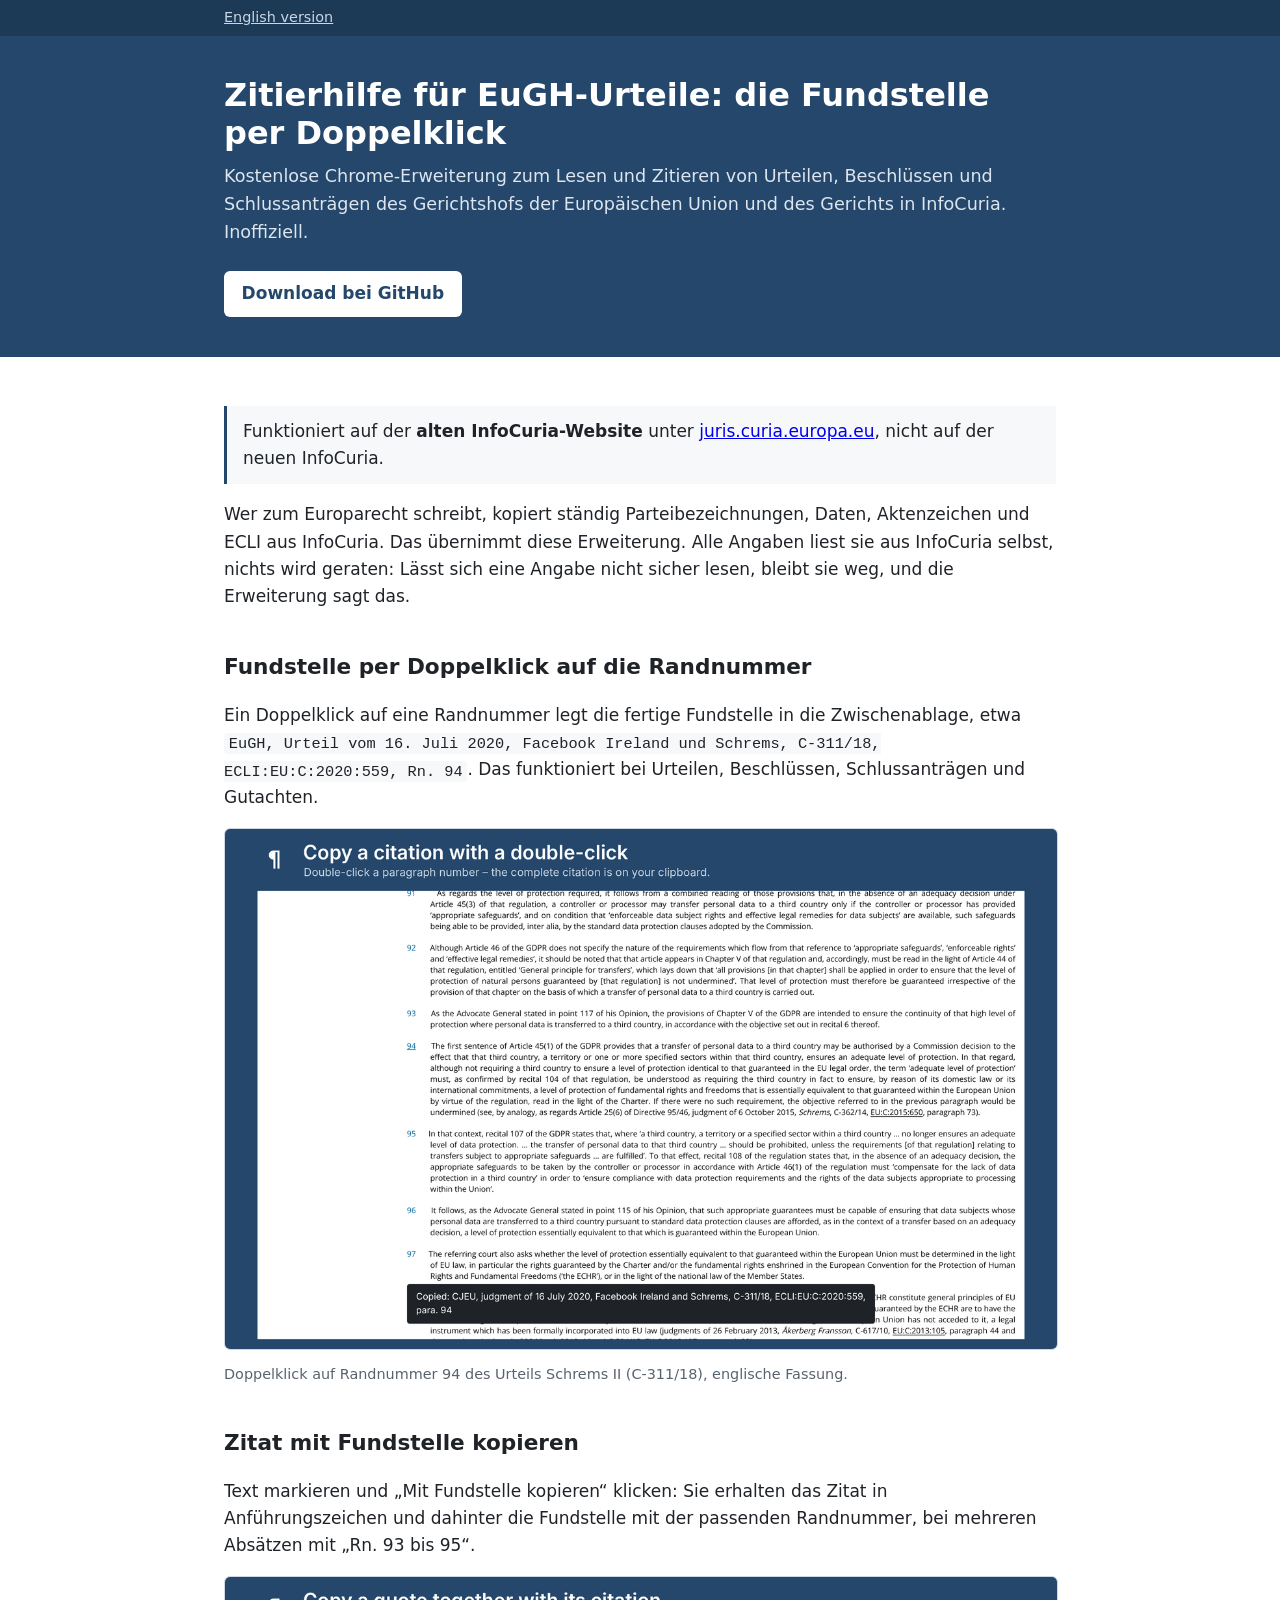
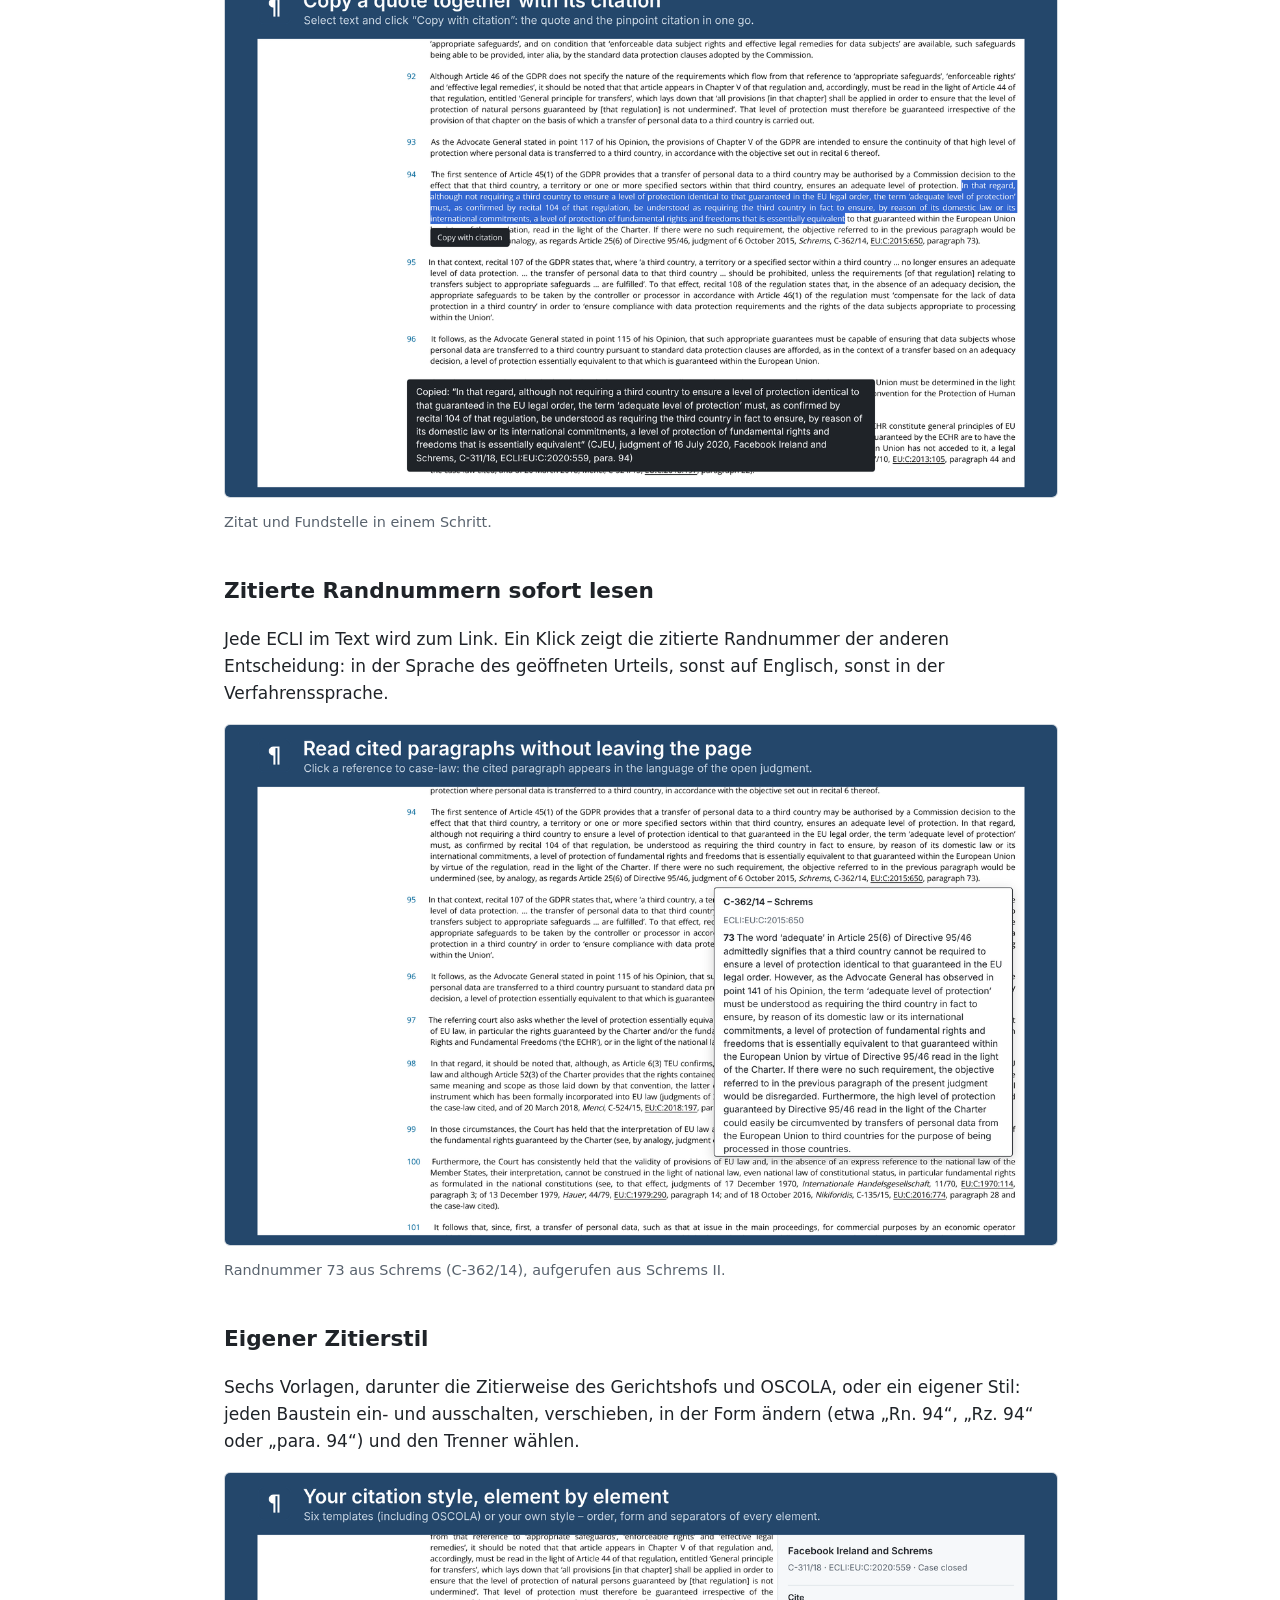
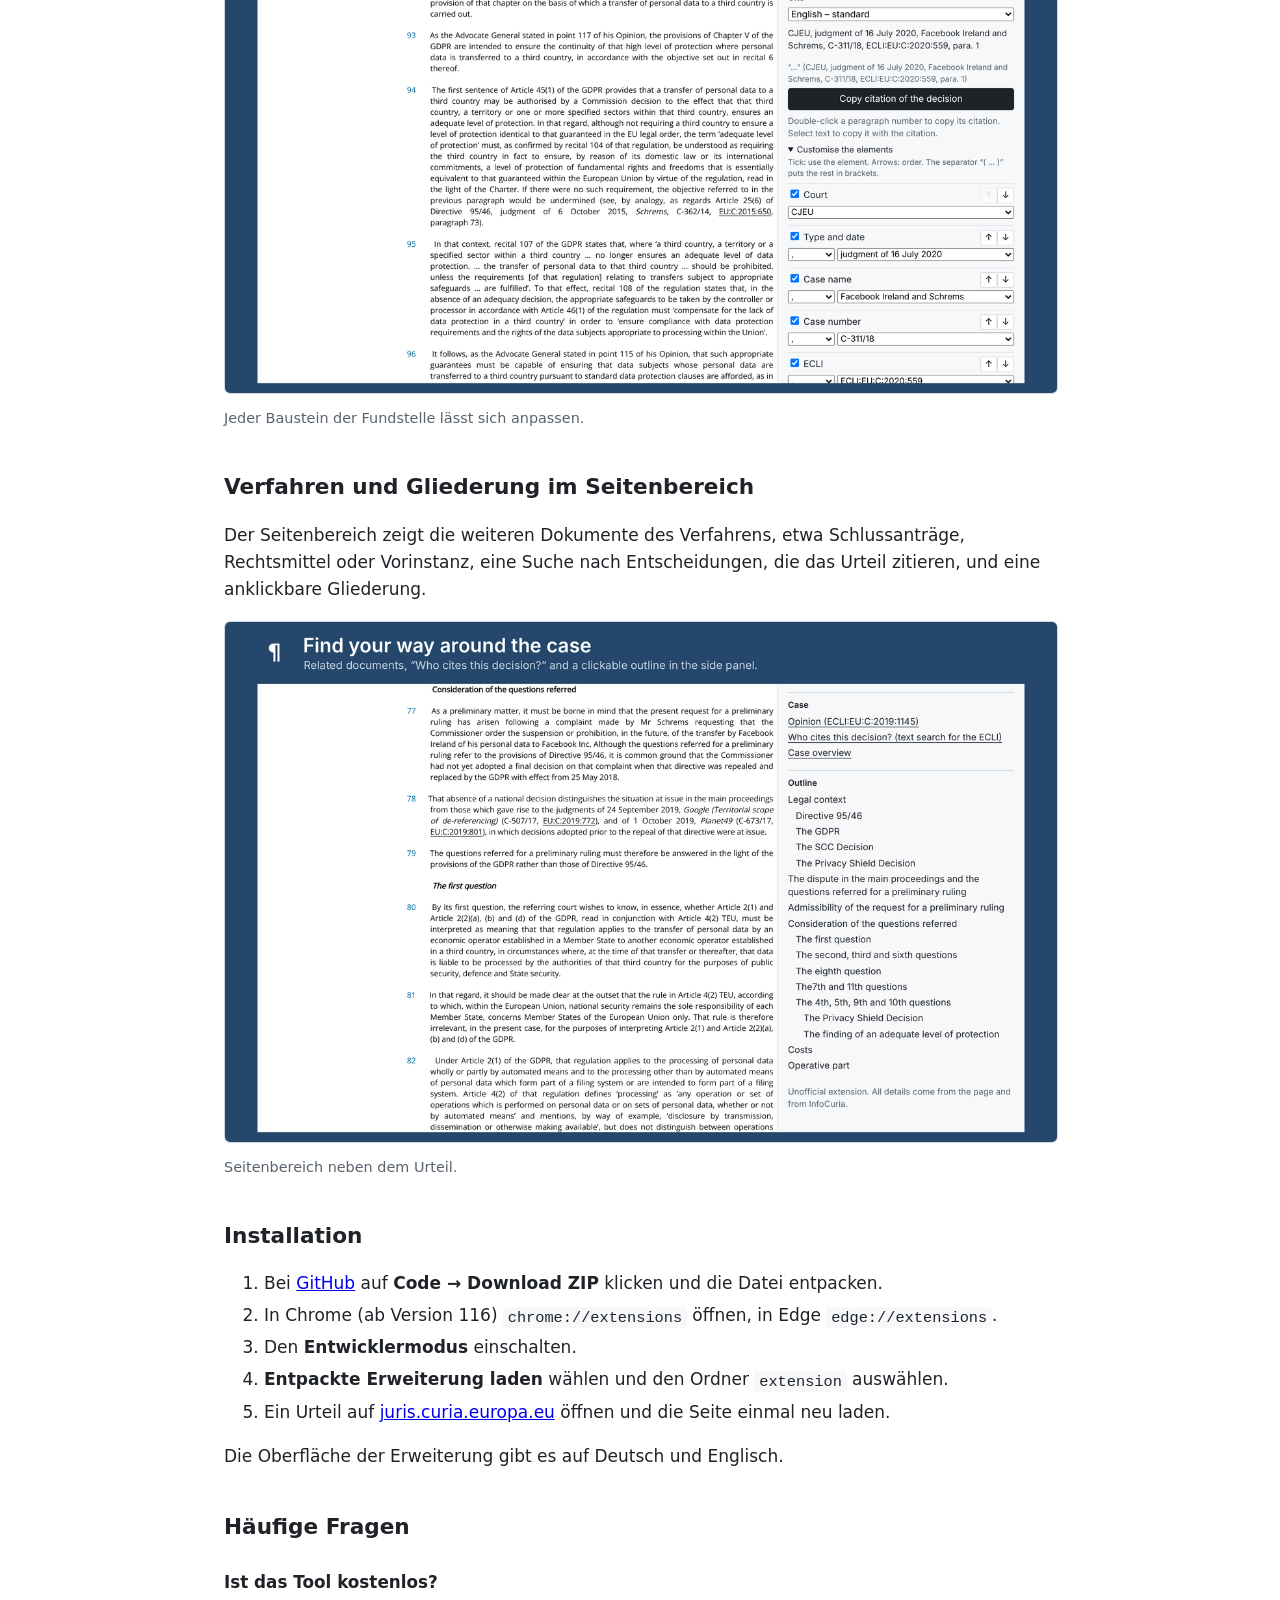
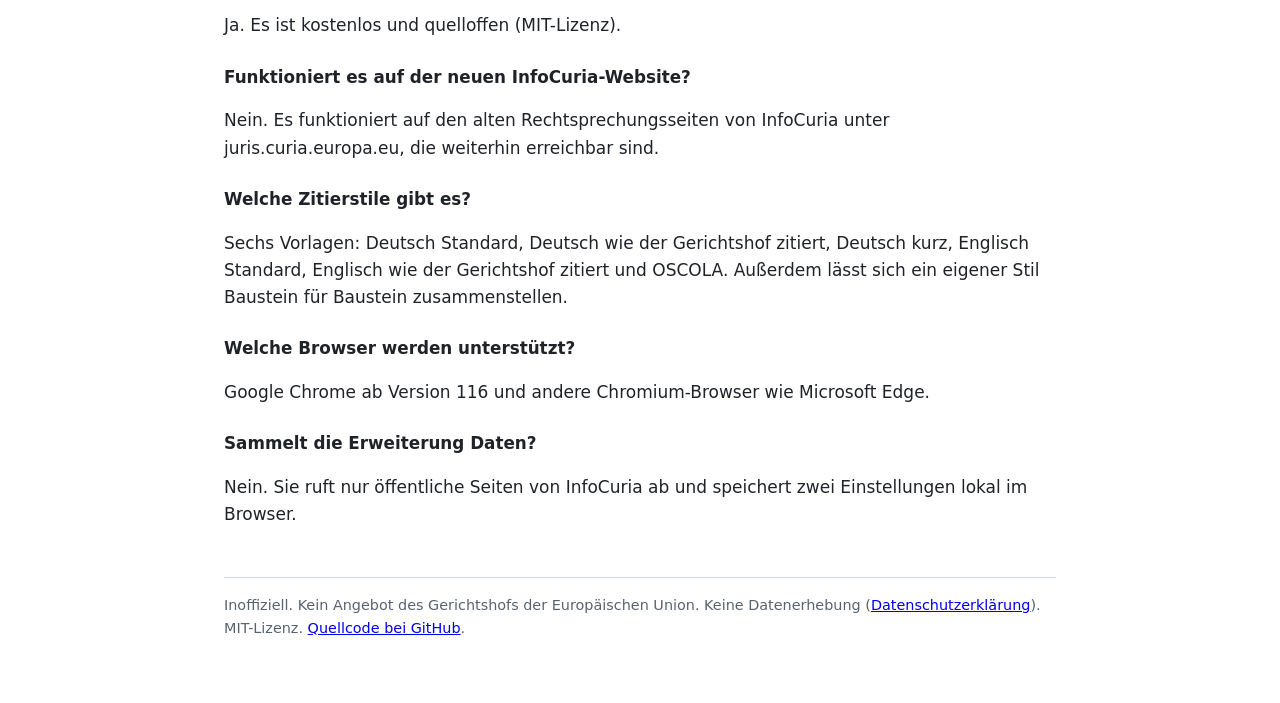
==== docs/de.html @ 73f00319 "Improve project website" ====
<!doctype html>
<html lang="de">
<head>
<meta charset="utf-8">
<meta name="viewport" content="width=device-width, initial-scale=1">
<meta name="google-site-verification" content="saNi-G58leZzmq2Tui55iTvGeolIjrEFG00JkgYkM-E" />
<title>EuGH-Urteile zitieren: Fundstelle per Doppelklick in InfoCuria</title>
<meta name="description" content="Kostenlose Chrome-Erweiterung für InfoCuria: EuGH-Fundstelle per Doppelklick, Zitat mit Randnummer, Vorschau zitierter Randnummern, eigener Zitierstil.">
<link rel="canonical" href="https://liquetlaw.github.io/infocuria-research-tool/de.html">
<link rel="alternate" hreflang="en" href="https://liquetlaw.github.io/infocuria-research-tool/">
<link rel="alternate" hreflang="de" href="https://liquetlaw.github.io/infocuria-research-tool/de.html">
<link rel="alternate" hreflang="x-default" href="https://liquetlaw.github.io/infocuria-research-tool/">
<link rel="icon" type="image/png" href="favicon.png">
<link rel="apple-touch-icon" href="apple-touch-icon.png">
<meta name="theme-color" content="#24476b">
<meta property="og:type" content="website">
<meta property="og:site_name" content="Research tool for InfoCuria">
<meta property="og:title" content="Zitierhilfe für EuGH-Urteile in InfoCuria">
<meta property="og:description" content="Kostenlose Chrome-Erweiterung: Fundstelle per Doppelklick, Zitat mit Fundstelle, Vorschau zitierter Randnummern.">
<meta property="og:url" content="https://liquetlaw.github.io/infocuria-research-tool/de.html">
<meta property="og:image" content="https://liquetlaw.github.io/infocuria-research-tool/img/1_copy-citation.png">
<meta property="og:image:width" content="1280">
<meta property="og:image:height" content="800">
<meta property="og:locale" content="de_DE">
<meta name="twitter:card" content="summary_large_image">
<meta name="twitter:title" content="Zitierhilfe für EuGH-Urteile in InfoCuria">
<meta name="twitter:description" content="Kostenlose Chrome-Erweiterung: Fundstelle per Doppelklick, Zitat mit Fundstelle, Vorschau zitierter Randnummern.">
<meta name="twitter:image" content="https://liquetlaw.github.io/infocuria-research-tool/img/1_copy-citation.png">
<script type="application/ld+json">{"@context": "https://schema.org", "@type": "SoftwareApplication", "name": "Research tool for InfoCuria (unofficial)", "applicationCategory": "BrowserApplication", "operatingSystem": "Google Chrome, Microsoft Edge", "offers": {"@type": "Offer", "price": "0", "priceCurrency": "EUR"}, "description": "Kostenlose Chrome-Erweiterung für InfoCuria: EuGH-Fundstelle per Doppelklick, Zitat mit Randnummer, Vorschau zitierter Randnummern, eigener Zitierstil.", "url": "https://liquetlaw.github.io/infocuria-research-tool/de.html", "downloadUrl": "https://github.com/Liquetlaw/infocuria-research-tool", "softwareVersion": "1.1.0", "license": "https://opensource.org/licenses/MIT", "screenshot": "https://liquetlaw.github.io/infocuria-research-tool/img/1_copy-citation.png", "inLanguage": ["en", "de"]}</script>
<script type="application/ld+json">{"@context": "https://schema.org", "@type": "FAQPage", "mainEntity": [{"@type": "Question", "name": "Ist das Tool kostenlos?", "acceptedAnswer": {"@type": "Answer", "text": "Ja. Es ist kostenlos und quelloffen (MIT-Lizenz)."}}, {"@type": "Question", "name": "Funktioniert es auf der neuen InfoCuria-Website?", "acceptedAnswer": {"@type": "Answer", "text": "Nein. Es funktioniert auf den alten Rechtsprechungsseiten von InfoCuria unter juris.curia.europa.eu, die weiterhin erreichbar sind."}}, {"@type": "Question", "name": "Welche Zitierstile gibt es?", "acceptedAnswer": {"@type": "Answer", "text": "Sechs Vorlagen: Deutsch Standard, Deutsch wie der Gerichtshof zitiert, Deutsch kurz, Englisch Standard, Englisch wie der Gerichtshof zitiert und OSCOLA. Außerdem lässt sich ein eigener Stil Baustein für Baustein zusammenstellen."}}, {"@type": "Question", "name": "Welche Browser werden unterstützt?", "acceptedAnswer": {"@type": "Answer", "text": "Google Chrome ab Version 116 und andere Chromium-Browser wie Microsoft Edge."}}, {"@type": "Question", "name": "Sammelt die Erweiterung Daten?", "acceptedAnswer": {"@type": "Answer", "text": "Nein. Sie ruft nur öffentliche Seiten von InfoCuria ab und speichert zwei Einstellungen lokal im Browser."}}]}</script>
<style>
  body { margin: 0; font: 17px/1.6 system-ui, -apple-system, "Segoe UI", sans-serif; color: #1f2328; background: #fff; }
  header { background: #24476b; color: #fff; padding: 2.5rem 1.25rem 2.5rem; }
  header div, main, nav div { max-width: 52rem; margin: 0 auto; }
  nav { background: #1c3956; font-size: .9rem; padding: .4rem 1.25rem; }
  nav a { color: #c9d6e3; }
  h1 { font-size: 2rem; line-height: 1.2; margin: 0 0 .6rem; }
  header p { margin: 0; color: #dde6ef; font-size: 1.1rem; }
  .knopf { display: inline-block; margin-top: 1.5rem; background: #fff; color: #24476b; padding: .6rem 1.1rem; border-radius: 6px; text-decoration: none; font-weight: 600; }
  main { padding: 2rem 1.25rem 4rem; }
  h2 { font-size: 1.35rem; margin: 2.5rem 0 .5rem; }
  h3 { font-size: 1.05rem; margin: 1.5rem 0 .25rem; }
  figure { margin: .75rem 0 1.5rem; }
  img { width: 100%; height: auto; border: 1px solid #d0d7de; border-radius: 6px; }
  figcaption { font-size: .9rem; color: #59636e; margin-top: .3rem; }
  code { background: #f6f8fa; padding: .1rem .3rem; border-radius: 4px; font-size: .9em; }
  .hinweis { background: #f6f8fa; border-left: 3px solid #24476b; padding: .75rem 1rem; }
  ol li { margin-bottom: .3rem; }
  footer { color: #59636e; font-size: .9rem; border-top: 1px solid #d0d7de; padding-top: 1rem; margin-top: 3rem; }
</style>
</head>
<body>
<nav><div><a href="./" hreflang="en" lang="en">English version</a></div></nav>
<header><div>
  <h1>Zitierhilfe für EuGH-Urteile: die Fundstelle per Doppelklick</h1>
  <p>Kostenlose Chrome-Erweiterung zum Lesen und Zitieren von Urteilen, Beschlüssen und Schlussanträgen des Gerichtshofs der Europäischen Union und des Gerichts in InfoCuria. Inoffiziell.</p>
  <a class="knopf" href="https://github.com/Liquetlaw/infocuria-research-tool">Download bei GitHub</a>
</div></header>
<main>
  <p class="hinweis">Funktioniert auf der <strong>alten InfoCuria-Website</strong> unter <a href="https://juris.curia.europa.eu/juris/recherche.jsf?language=de">juris.curia.europa.eu</a>, nicht auf der neuen InfoCuria.</p>

  <p>Wer zum Europarecht schreibt, kopiert ständig Parteibezeichnungen, Daten, Aktenzeichen und ECLI aus InfoCuria. Das übernimmt diese Erweiterung. Alle Angaben liest sie aus InfoCuria selbst, nichts wird geraten: Lässt sich eine Angabe nicht sicher lesen, bleibt sie weg, und die Erweiterung sagt das.</p>

  <h2>Fundstelle per Doppelklick auf die Randnummer</h2>
  <p>Ein Doppelklick auf eine Randnummer legt die fertige Fundstelle in die Zwischenablage, etwa <code>EuGH, Urteil vom 16. Juli 2020, Facebook Ireland und Schrems, C-311/18, ECLI:EU:C:2020:559, Rn. 94</code>. Das funktioniert bei Urteilen, Beschlüssen, Schlussanträgen und Gutachten.</p>
  <figure><img src="img/1_copy-citation.png" width="1280" height="800" alt="Fundstelle eines EuGH-Urteils per Doppelklick auf die Randnummer kopieren" loading="lazy"><figcaption>Doppelklick auf Randnummer 94 des Urteils Schrems II (C-311/18), englische Fassung.</figcaption></figure>

  <h2>Zitat mit Fundstelle kopieren</h2>
  <p>Text markieren und „Mit Fundstelle kopieren“ klicken: Sie erhalten das Zitat in Anführungszeichen und dahinter die Fundstelle mit der passenden Randnummer, bei mehreren Absätzen mit „Rn. 93 bis 95“.</p>
  <figure><img src="img/2_copy-quote.png" width="1280" height="800" alt="Zitat aus einem EuGH-Urteil mit Fundstelle kopieren" loading="lazy"><figcaption>Zitat und Fundstelle in einem Schritt.</figcaption></figure>

  <h2>Zitierte Randnummern sofort lesen</h2>
  <p>Jede ECLI im Text wird zum Link. Ein Klick zeigt die zitierte Randnummer der anderen Entscheidung: in der Sprache des geöffneten Urteils, sonst auf Englisch, sonst in der Verfahrenssprache.</p>
  <figure><img src="img/3_preview.png" width="1280" height="800" alt="Vorschau der zitierten Randnummer 73 des Urteils Schrems (C-362/14)" loading="lazy"><figcaption>Randnummer 73 aus Schrems (C-362/14), aufgerufen aus Schrems II.</figcaption></figure>

  <h2>Eigener Zitierstil</h2>
  <p>Sechs Vorlagen, darunter die Zitierweise des Gerichtshofs und OSCOLA, oder ein eigener Stil: jeden Baustein ein- und ausschalten, verschieben, in der Form ändern (etwa „Rn. 94“, „Rz. 94“ oder „para. 94“) und den Trenner wählen.</p>
  <figure><img src="img/4_citation-style.png" width="1280" height="800" alt="Einstellungen für den Zitierstil" loading="lazy"><figcaption>Jeder Baustein der Fundstelle lässt sich anpassen.</figcaption></figure>

  <h2>Verfahren und Gliederung im Seitenbereich</h2>
  <p>Der Seitenbereich zeigt die weiteren Dokumente des Verfahrens, etwa Schlussanträge, Rechtsmittel oder Vorinstanz, eine Suche nach Entscheidungen, die das Urteil zitieren, und eine anklickbare Gliederung.</p>
  <figure><img src="img/5_case-and-outline.png" width="1280" height="800" alt="Seitenbereich mit Verfahren und Gliederung des Urteils" loading="lazy"><figcaption>Seitenbereich neben dem Urteil.</figcaption></figure>

  <h2>Installation</h2>
  <ol>
    <li>Bei <a href="https://github.com/Liquetlaw/infocuria-research-tool">GitHub</a> auf <strong>Code → Download ZIP</strong> klicken und die Datei entpacken.</li>
    <li>In Chrome (ab Version 116) <code>chrome://extensions</code> öffnen, in Edge <code>edge://extensions</code>.</li>
    <li>Den <strong>Entwicklermodus</strong> einschalten.</li>
    <li><strong>Entpackte Erweiterung laden</strong> wählen und den Ordner <code>extension</code> auswählen.</li>
    <li>Ein Urteil auf <a href="https://juris.curia.europa.eu/juris/recherche.jsf?language=de">juris.curia.europa.eu</a> öffnen und die Seite einmal neu laden.</li>
  </ol>
  <p>Die Oberfläche der Erweiterung gibt es auf Deutsch und Englisch.</p>

  <h2>Häufige Fragen</h2>
<h3>Ist das Tool kostenlos?</h3>
<p>Ja. Es ist kostenlos und quelloffen (MIT-Lizenz).</p>
<h3>Funktioniert es auf der neuen InfoCuria-Website?</h3>
<p>Nein. Es funktioniert auf den alten Rechtsprechungsseiten von InfoCuria unter juris.curia.europa.eu, die weiterhin erreichbar sind.</p>
<h3>Welche Zitierstile gibt es?</h3>
<p>Sechs Vorlagen: Deutsch Standard, Deutsch wie der Gerichtshof zitiert, Deutsch kurz, Englisch Standard, Englisch wie der Gerichtshof zitiert und OSCOLA. Außerdem lässt sich ein eigener Stil Baustein für Baustein zusammenstellen.</p>
<h3>Welche Browser werden unterstützt?</h3>
<p>Google Chrome ab Version 116 und andere Chromium-Browser wie Microsoft Edge.</p>
<h3>Sammelt die Erweiterung Daten?</h3>
<p>Nein. Sie ruft nur öffentliche Seiten von InfoCuria ab und speichert zwei Einstellungen lokal im Browser.</p>

  <footer>Inoffiziell. Kein Angebot des Gerichtshofs der Europäischen Union. Keine Datenerhebung (<a href="https://github.com/Liquetlaw/infocuria-research-tool/blob/main/PRIVACY.md">Datenschutzerklärung</a>). MIT-Lizenz. <a href="https://github.com/Liquetlaw/infocuria-research-tool">Quellcode bei GitHub</a>.</footer>
</main>
</body>
</html>
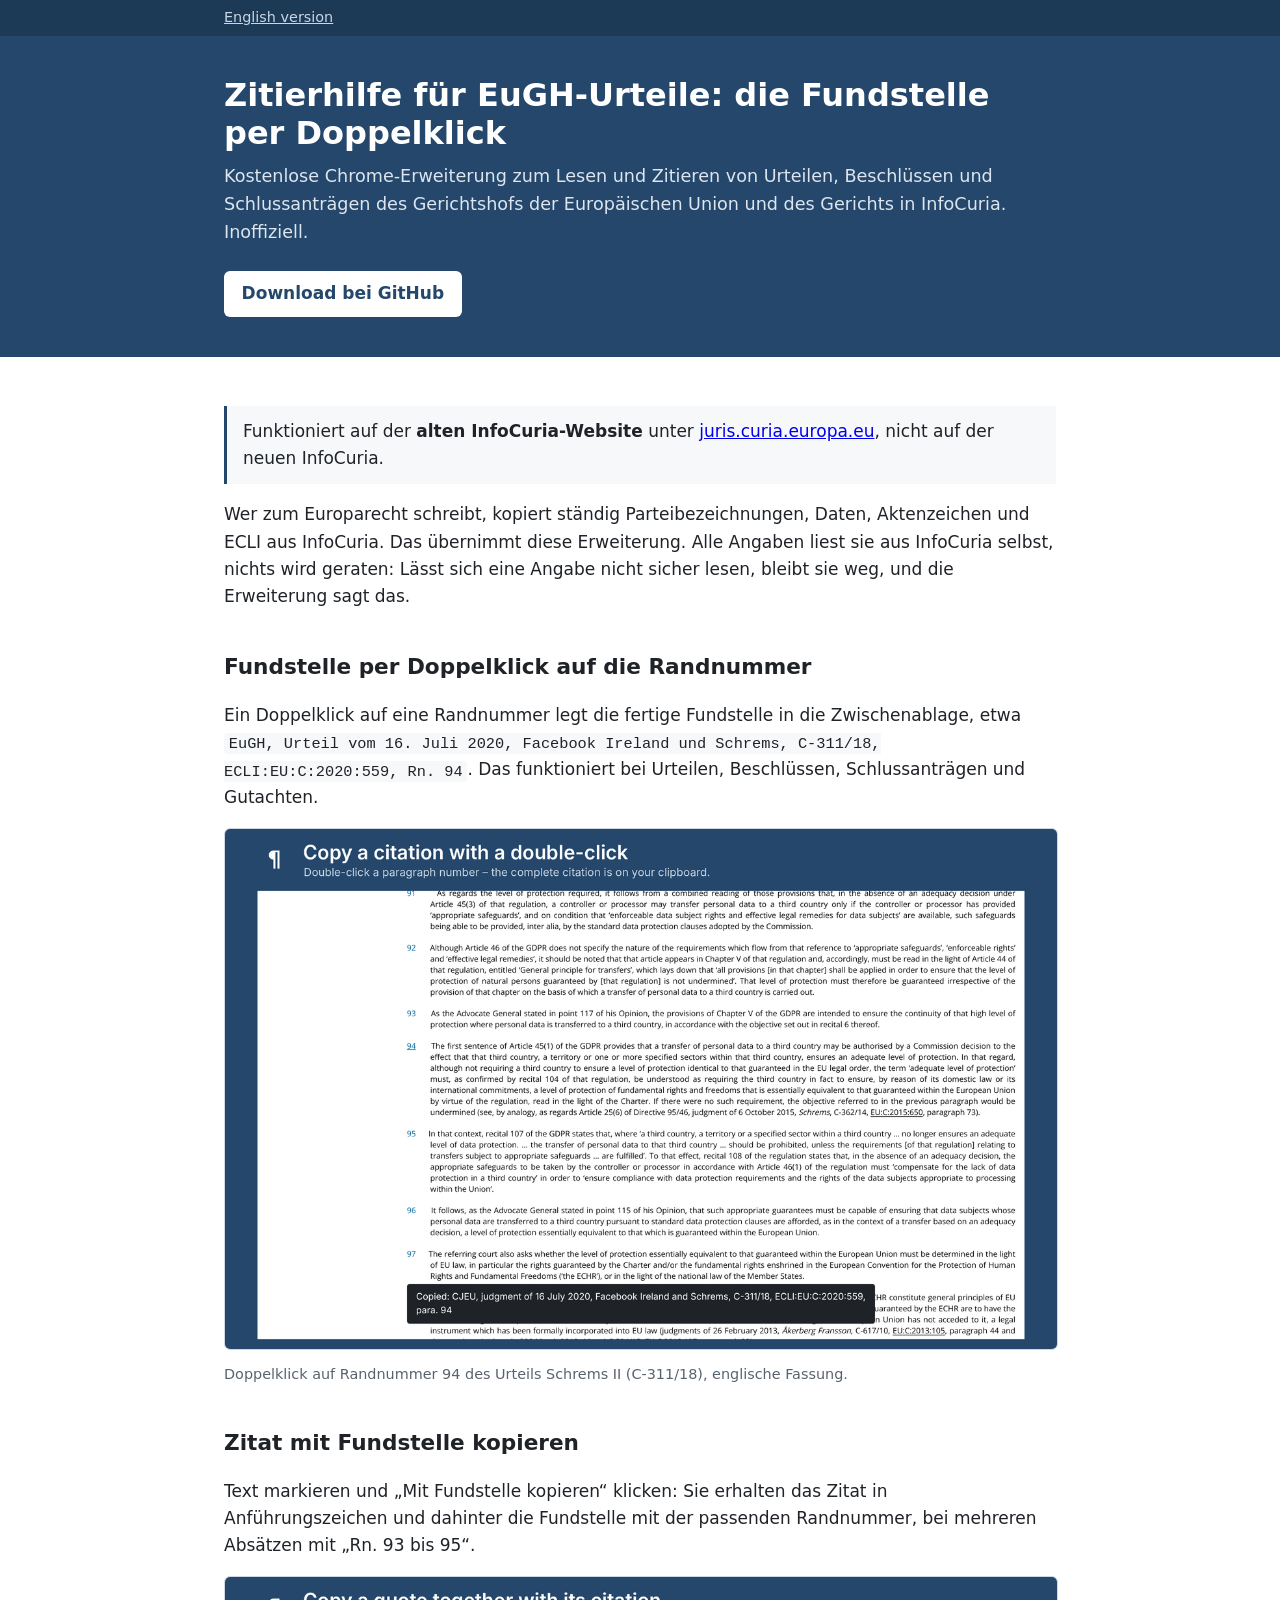
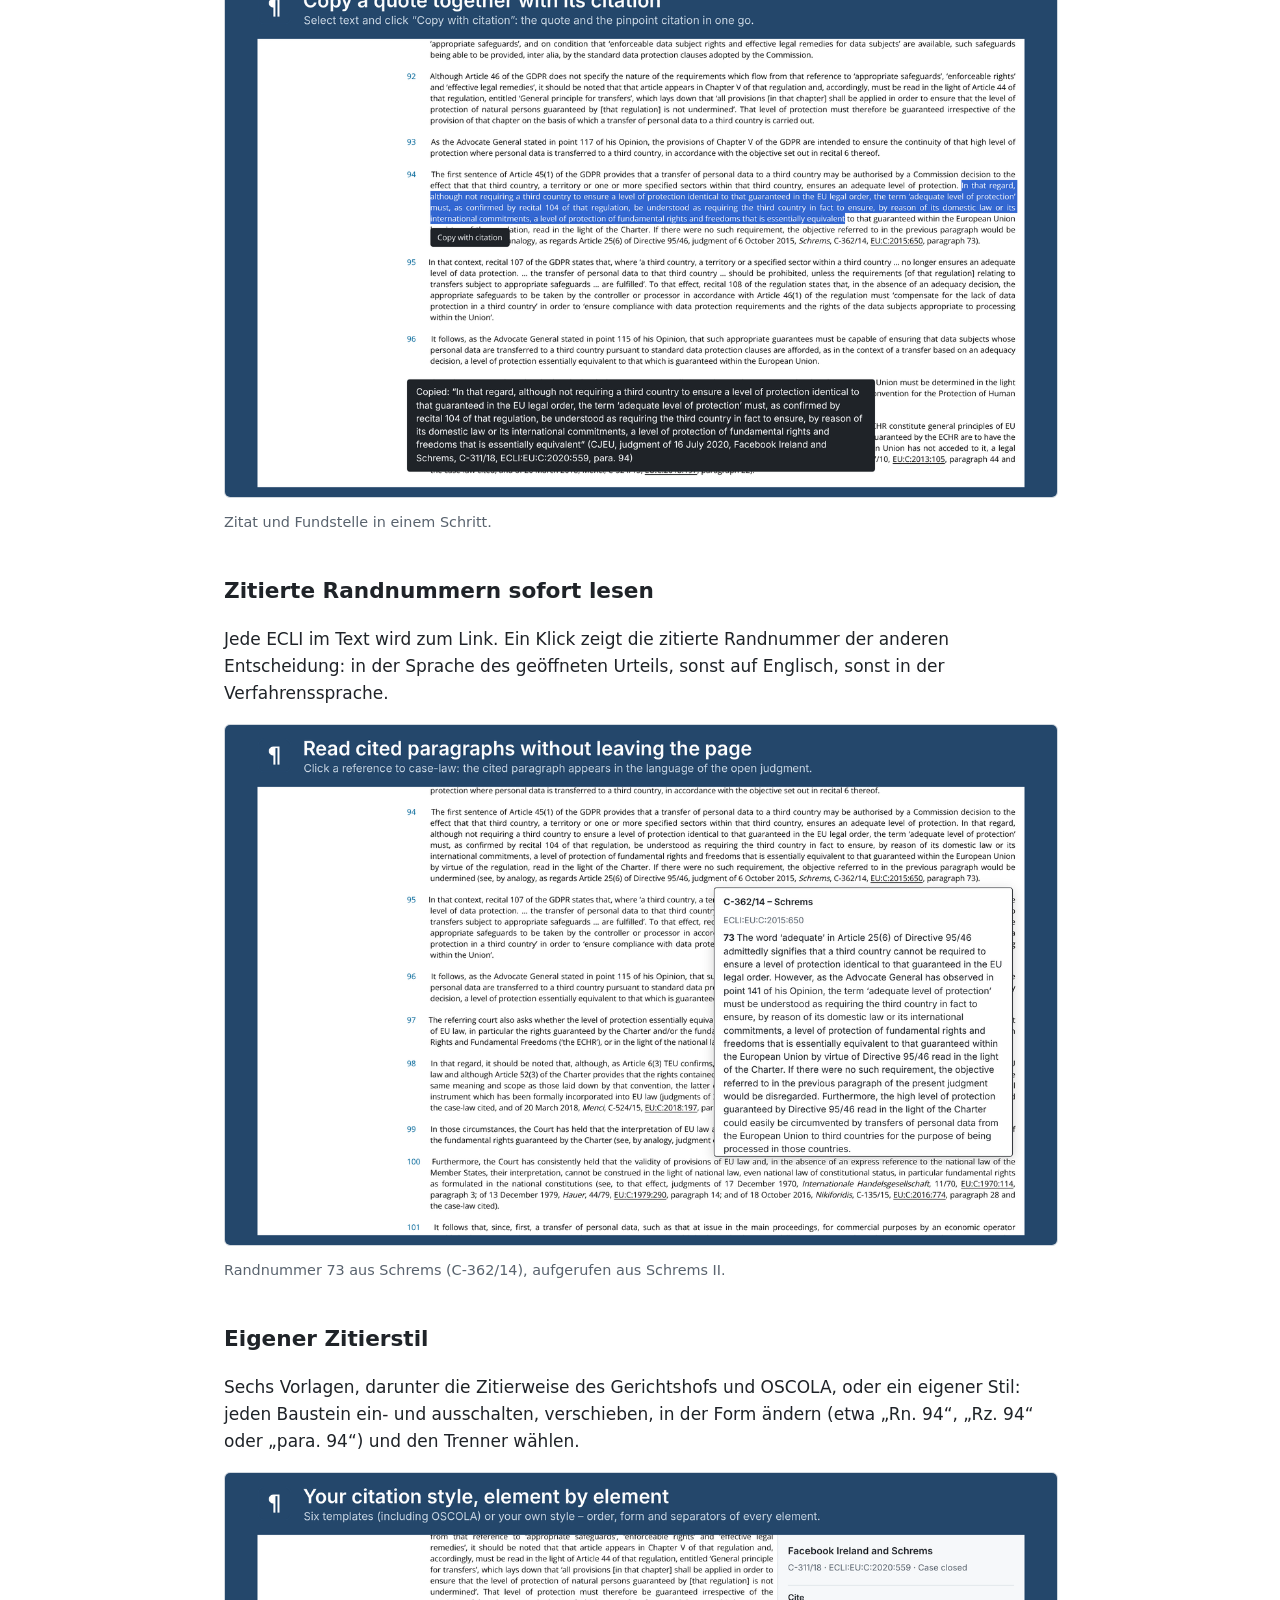
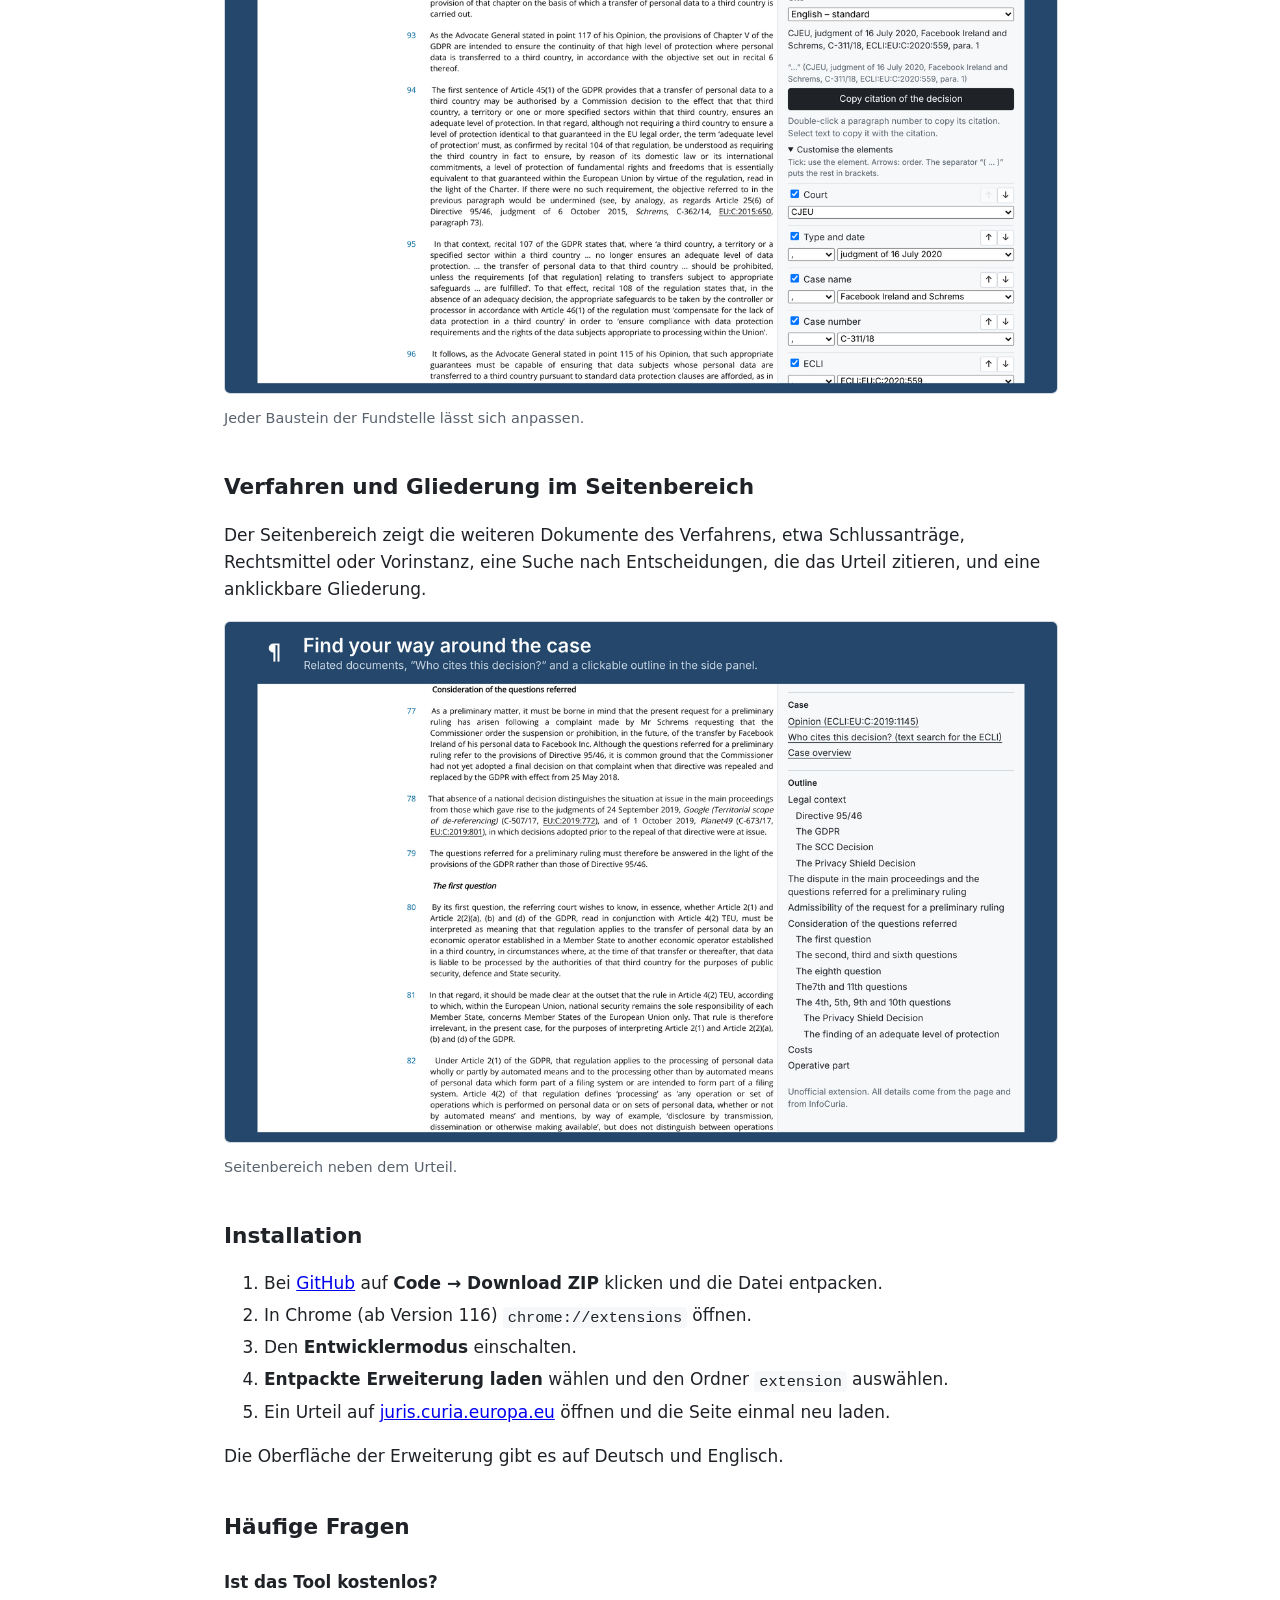
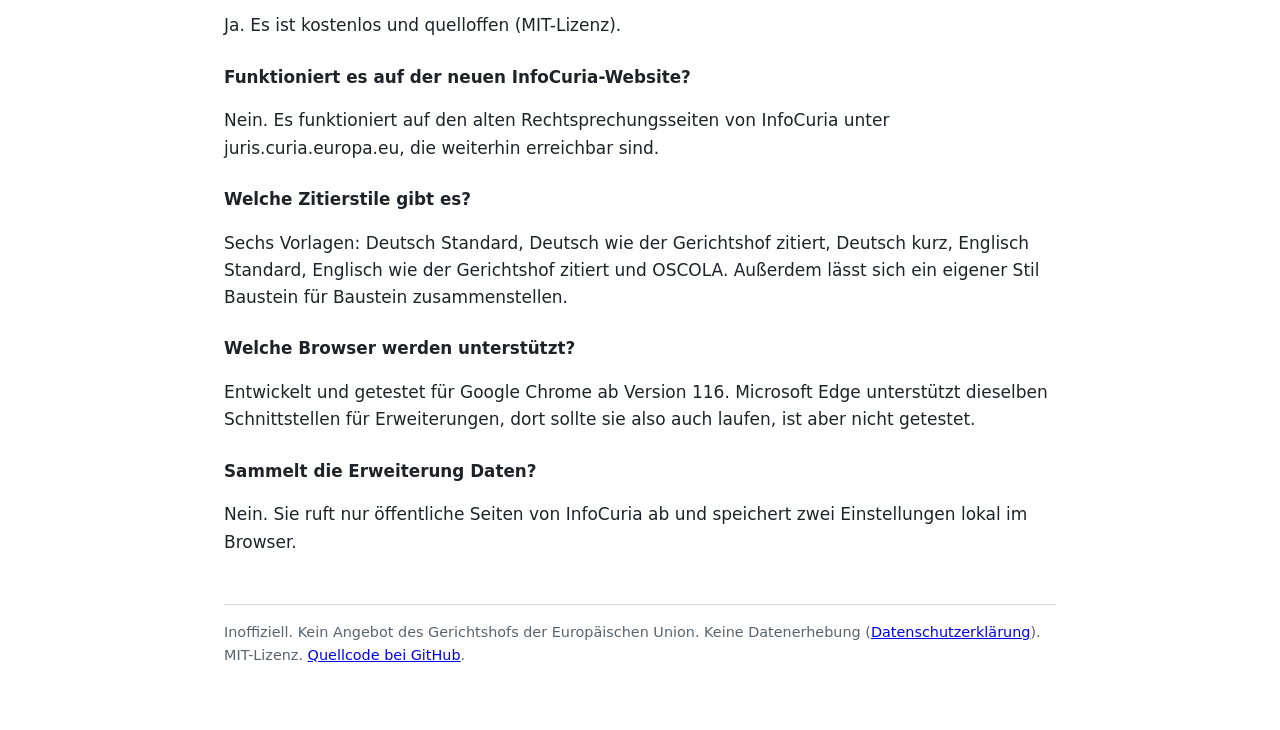
==== commit 85d020a9: "Clarify browser support" ====
--- a/docs/de.html
+++ b/docs/de.html
@@ -26,8 +26,8 @@
 <meta name="twitter:title" content="Zitierhilfe für EuGH-Urteile in InfoCuria">
 <meta name="twitter:description" content="Kostenlose Chrome-Erweiterung: Fundstelle per Doppelklick, Zitat mit Fundstelle, Vorschau zitierter Randnummern.">
 <meta name="twitter:image" content="https://liquetlaw.github.io/infocuria-research-tool/img/1_copy-citation.png">
-<script type="application/ld+json">{"@context": "https://schema.org", "@type": "SoftwareApplication", "name": "Research tool for InfoCuria (unofficial)", "applicationCategory": "BrowserApplication", "operatingSystem": "Google Chrome, Microsoft Edge", "offers": {"@type": "Offer", "price": "0", "priceCurrency": "EUR"}, "description": "Kostenlose Chrome-Erweiterung für InfoCuria: EuGH-Fundstelle per Doppelklick, Zitat mit Randnummer, Vorschau zitierter Randnummern, eigener Zitierstil.", "url": "https://liquetlaw.github.io/infocuria-research-tool/de.html", "downloadUrl": "https://github.com/Liquetlaw/infocuria-research-tool", "softwareVersion": "1.1.0", "license": "https://opensource.org/licenses/MIT", "screenshot": "https://liquetlaw.github.io/infocuria-research-tool/img/1_copy-citation.png", "inLanguage": ["en", "de"]}</script>
-<script type="application/ld+json">{"@context": "https://schema.org", "@type": "FAQPage", "mainEntity": [{"@type": "Question", "name": "Ist das Tool kostenlos?", "acceptedAnswer": {"@type": "Answer", "text": "Ja. Es ist kostenlos und quelloffen (MIT-Lizenz)."}}, {"@type": "Question", "name": "Funktioniert es auf der neuen InfoCuria-Website?", "acceptedAnswer": {"@type": "Answer", "text": "Nein. Es funktioniert auf den alten Rechtsprechungsseiten von InfoCuria unter juris.curia.europa.eu, die weiterhin erreichbar sind."}}, {"@type": "Question", "name": "Welche Zitierstile gibt es?", "acceptedAnswer": {"@type": "Answer", "text": "Sechs Vorlagen: Deutsch Standard, Deutsch wie der Gerichtshof zitiert, Deutsch kurz, Englisch Standard, Englisch wie der Gerichtshof zitiert und OSCOLA. Außerdem lässt sich ein eigener Stil Baustein für Baustein zusammenstellen."}}, {"@type": "Question", "name": "Welche Browser werden unterstützt?", "acceptedAnswer": {"@type": "Answer", "text": "Google Chrome ab Version 116 und andere Chromium-Browser wie Microsoft Edge."}}, {"@type": "Question", "name": "Sammelt die Erweiterung Daten?", "acceptedAnswer": {"@type": "Answer", "text": "Nein. Sie ruft nur öffentliche Seiten von InfoCuria ab und speichert zwei Einstellungen lokal im Browser."}}]}</script>
+<script type="application/ld+json">{"@context": "https://schema.org", "@type": "SoftwareApplication", "name": "Research tool for InfoCuria (unofficial)", "applicationCategory": "BrowserApplication", "operatingSystem": "Google Chrome", "offers": {"@type": "Offer", "price": "0", "priceCurrency": "EUR"}, "description": "Kostenlose Chrome-Erweiterung für InfoCuria: EuGH-Fundstelle per Doppelklick, Zitat mit Randnummer, Vorschau zitierter Randnummern, eigener Zitierstil.", "url": "https://liquetlaw.github.io/infocuria-research-tool/de.html", "downloadUrl": "https://github.com/Liquetlaw/infocuria-research-tool", "softwareVersion": "1.1.0", "license": "https://opensource.org/licenses/MIT", "screenshot": "https://liquetlaw.github.io/infocuria-research-tool/img/1_copy-citation.png", "inLanguage": ["en", "de"]}</script>
+<script type="application/ld+json">{"@context": "https://schema.org", "@type": "FAQPage", "mainEntity": [{"@type": "Question", "name": "Ist das Tool kostenlos?", "acceptedAnswer": {"@type": "Answer", "text": "Ja. Es ist kostenlos und quelloffen (MIT-Lizenz)."}}, {"@type": "Question", "name": "Funktioniert es auf der neuen InfoCuria-Website?", "acceptedAnswer": {"@type": "Answer", "text": "Nein. Es funktioniert auf den alten Rechtsprechungsseiten von InfoCuria unter juris.curia.europa.eu, die weiterhin erreichbar sind."}}, {"@type": "Question", "name": "Welche Zitierstile gibt es?", "acceptedAnswer": {"@type": "Answer", "text": "Sechs Vorlagen: Deutsch Standard, Deutsch wie der Gerichtshof zitiert, Deutsch kurz, Englisch Standard, Englisch wie der Gerichtshof zitiert und OSCOLA. Außerdem lässt sich ein eigener Stil Baustein für Baustein zusammenstellen."}}, {"@type": "Question", "name": "Welche Browser werden unterstützt?", "acceptedAnswer": {"@type": "Answer", "text": "Entwickelt und getestet für Google Chrome ab Version 116. Microsoft Edge unterstützt dieselben Schnittstellen für Erweiterungen, dort sollte sie also auch laufen, ist aber nicht getestet."}}, {"@type": "Question", "name": "Sammelt die Erweiterung Daten?", "acceptedAnswer": {"@type": "Answer", "text": "Nein. Sie ruft nur öffentliche Seiten von InfoCuria ab und speichert zwei Einstellungen lokal im Browser."}}]}</script>
 <style>
   body { margin: 0; font: 17px/1.6 system-ui, -apple-system, "Segoe UI", sans-serif; color: #1f2328; background: #fff; }
   header { background: #24476b; color: #fff; padding: 2.5rem 1.25rem 2.5rem; }
@@ -84,7 +84,7 @@
   <h2>Installation</h2>
   <ol>
     <li>Bei <a href="https://github.com/Liquetlaw/infocuria-research-tool">GitHub</a> auf <strong>Code → Download ZIP</strong> klicken und die Datei entpacken.</li>
-    <li>In Chrome (ab Version 116) <code>chrome://extensions</code> öffnen, in Edge <code>edge://extensions</code>.</li>
+    <li>In Chrome (ab Version 116) <code>chrome://extensions</code> öffnen.</li>
     <li>Den <strong>Entwicklermodus</strong> einschalten.</li>
     <li><strong>Entpackte Erweiterung laden</strong> wählen und den Ordner <code>extension</code> auswählen.</li>
     <li>Ein Urteil auf <a href="https://juris.curia.europa.eu/juris/recherche.jsf?language=de">juris.curia.europa.eu</a> öffnen und die Seite einmal neu laden.</li>
@@ -99,7 +99,7 @@
 <h3>Welche Zitierstile gibt es?</h3>
 <p>Sechs Vorlagen: Deutsch Standard, Deutsch wie der Gerichtshof zitiert, Deutsch kurz, Englisch Standard, Englisch wie der Gerichtshof zitiert und OSCOLA. Außerdem lässt sich ein eigener Stil Baustein für Baustein zusammenstellen.</p>
 <h3>Welche Browser werden unterstützt?</h3>
-<p>Google Chrome ab Version 116 und andere Chromium-Browser wie Microsoft Edge.</p>
+<p>Entwickelt und getestet für Google Chrome ab Version 116. Microsoft Edge unterstützt dieselben Schnittstellen für Erweiterungen, dort sollte sie also auch laufen, ist aber nicht getestet.</p>
 <h3>Sammelt die Erweiterung Daten?</h3>
 <p>Nein. Sie ruft nur öffentliche Seiten von InfoCuria ab und speichert zwei Einstellungen lokal im Browser.</p>
 
